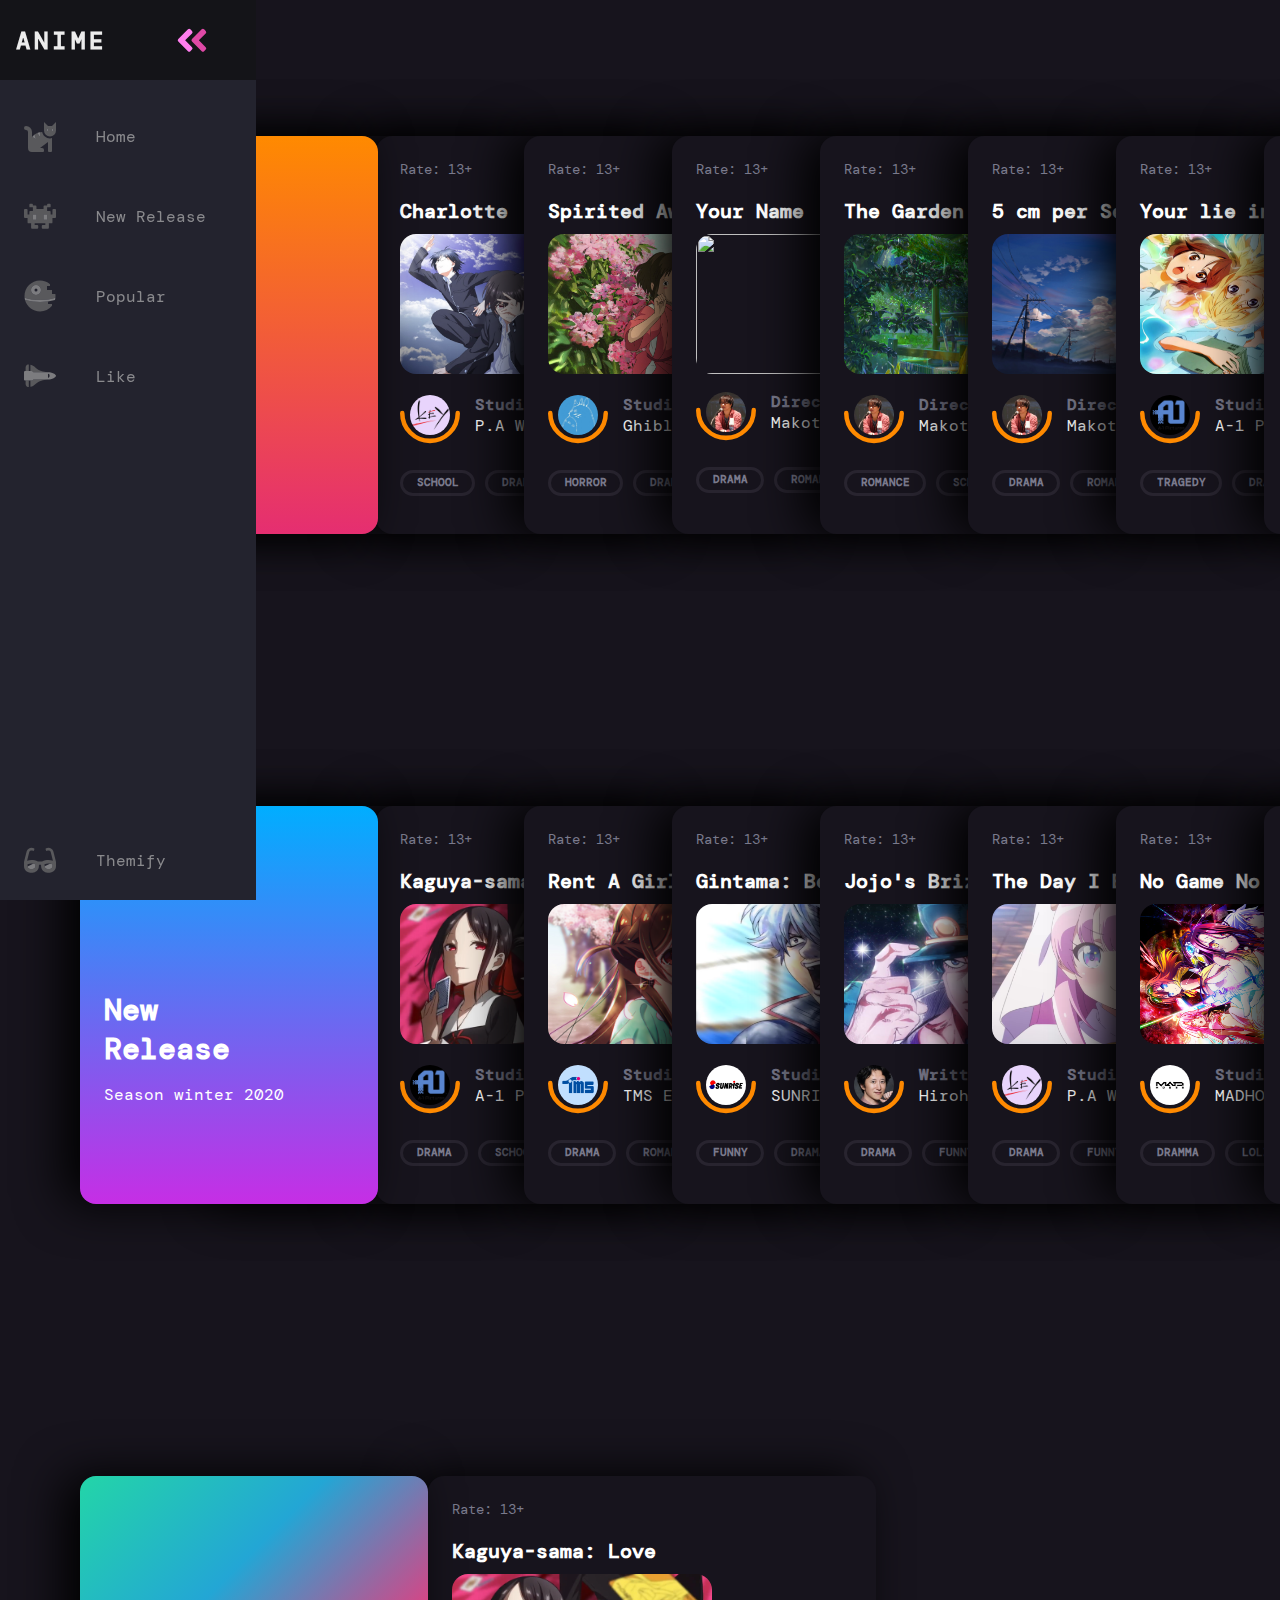
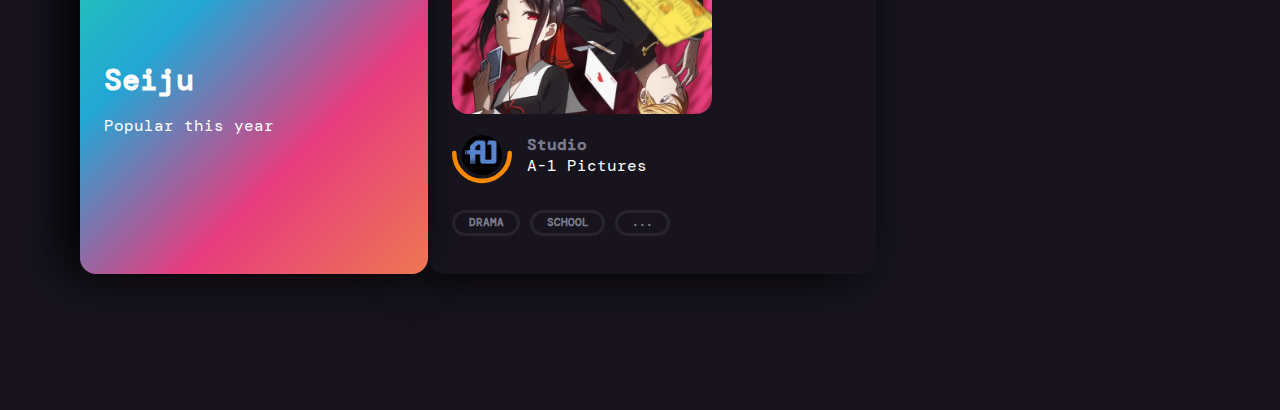
==== anime-list.html @ bc5d9de2 "Add anime list 1" ====
<!DOCTYPE html>
<html lang="en">

<head>
    <meta charset="UTF-8" />
    <meta name="viewport" content="width=device-width, initial-scale=1.0" />
    <title>Anime list</title>
    <script defer src="anime-list.js"></script>
    <link rel="stylesheet" href="anime-list.css" />
</head>

<body>
    <!-- navbar -->
    <nav class="navbar">
        <ul class="navbar-nav">
            <li class="logo">
                <a href="#" class="nav-link">
                    <span class="link-text logo-text">Anime</span>
                    <svg aria-hidden="true" focusable="false" data-prefix="fad" data-icon="angle-double-right"
                        role="img" xmlns="http://www.w3.org/2000/svg" viewBox="0 0 448 512"
                        class="svg-inline--fa fa-angle-double-right fa-w-14 fa-5x">
                        <g class="fa-group">
                            <path fill="currentColor"
                                d="M224 273L88.37 409a23.78 23.78 0 0 1-33.8 0L32 386.36a23.94 23.94 0 0 1 0-33.89l96.13-96.37L32 159.73a23.94 23.94 0 0 1 0-33.89l22.44-22.79a23.78 23.78 0 0 1 33.8 0L223.88 239a23.94 23.94 0 0 1 .1 34z"
                                class="fa-secondary"></path>
                            <path fill="currentColor"
                                d="M415.89 273L280.34 409a23.77 23.77 0 0 1-33.79 0L224 386.26a23.94 23.94 0 0 1 0-33.89L320.11 256l-96-96.47a23.94 23.94 0 0 1 0-33.89l22.52-22.59a23.77 23.77 0 0 1 33.79 0L416 239a24 24 0 0 1-.11 34z"
                                class="fa-primary"></path>
                        </g>
                    </svg>
                </a>
            </li>

            <li class="nav-item">
                <a href="index.html" class="nav-link">
                    <svg aria-hidden="true" focusable="false" data-prefix="fad" data-icon="cat" role="img"
                        xmlns="http://www.w3.org/2000/svg" viewBox="0 0 512 512"
                        class="svg-inline--fa fa-cat fa-w-16 fa-9x">
                        <g class="fa-group">
                            <path fill="currentColor"
                                d="M448 96h-64l-64-64v134.4a96 96 0 0 0 192 0V32zm-72 80a16 16 0 1 1 16-16 16 16 0 0 1-16 16zm80 0a16 16 0 1 1 16-16 16 16 0 0 1-16 16zm-165.41 16a204.07 204.07 0 0 0-34.59 2.89V272l-43.15-64.73a183.93 183.93 0 0 0-44.37 26.17L192 304l-60.94-30.47L128 272v-80a96.1 96.1 0 0 0-96-96 32 32 0 0 0 0 64 32 32 0 0 1 32 32v256a64.06 64.06 0 0 0 64 64h176a16 16 0 0 0 16-16v-16a32 32 0 0 0-32-32h-32l128-96v144a16 16 0 0 0 16 16h32a16 16 0 0 0 16-16V289.86a126.78 126.78 0 0 1-32 4.54c-61.81 0-113.52-44.05-125.41-102.4z"
                                class="fa-secondary"></path>
                            <path fill="currentColor"
                                d="M376 144a16 16 0 1 0 16 16 16 16 0 0 0-16-16zm80 0a16 16 0 1 0 16 16 16 16 0 0 0-16-16zM131.06 273.53L192 304l-23.52-70.56a192.06 192.06 0 0 0-37.42 40.09zM256 272v-77.11a198.62 198.62 0 0 0-43.15 12.38z"
                                class="fa-primary"></path>
                        </g>
                    </svg>
                    <span class="link-text">Home</span>
                </a>
            </li>

            <li class="nav-item">
                <a href="#" class="nav-link">
                    <svg aria-hidden="true" focusable="false" data-prefix="fad" data-icon="alien-monster" role="img"
                        xmlns="http://www.w3.org/2000/svg" viewBox="0 0 576 512"
                        class="svg-inline--fa fa-alien-monster fa-w-18 fa-9x">
                        <g class="fa-group">
                            <path fill="currentColor"
                                d="M560,128H528a15.99954,15.99954,0,0,0-16,16v80H480V176a15.99954,15.99954,0,0,0-16-16H416V96h48a16.00079,16.00079,0,0,0,16-16V48a15.99954,15.99954,0,0,0-16-16H432a15.99954,15.99954,0,0,0-16,16V64H368a15.99954,15.99954,0,0,0-16,16v48H224V80a15.99954,15.99954,0,0,0-16-16H160V48a15.99954,15.99954,0,0,0-16-16H112A15.99954,15.99954,0,0,0,96,48V80a16.00079,16.00079,0,0,0,16,16h48v64H112a15.99954,15.99954,0,0,0-16,16v48H64V144a15.99954,15.99954,0,0,0-16-16H16A15.99954,15.99954,0,0,0,0,144V272a16.00079,16.00079,0,0,0,16,16H64v80a16.00079,16.00079,0,0,0,16,16h48v80a16.00079,16.00079,0,0,0,16,16h96a16.00079,16.00079,0,0,0,16-16V432a15.99954,15.99954,0,0,0-16-16H192V384H384v32H336a15.99954,15.99954,0,0,0-16,16v32a16.00079,16.00079,0,0,0,16,16h96a16.00079,16.00079,0,0,0,16-16V384h48a16.00079,16.00079,0,0,0,16-16V288h48a16.00079,16.00079,0,0,0,16-16V144A15.99954,15.99954,0,0,0,560,128ZM224,320H160V224h64Zm192,0H352V224h64Z"
                                class="fa-secondary"></path>
                            <path fill="currentColor" d="M160,320h64V224H160Zm192-96v96h64V224Z" class="fa-primary">
                            </path>
                        </g>
                    </svg>
                    <span class="link-text">New Release</span>
                </a>
            </li>

            <li class="nav-item">
                <a href="#" class="nav-link">
                    <svg aria-hidden="true" focusable="false" data-prefix="fad" data-icon="space-station-moon-alt"
                        role="img" xmlns="http://www.w3.org/2000/svg" viewBox="0 0 512 512"
                        class="svg-inline--fa fa-space-station-moon-alt fa-w-16 fa-5x">
                        <g class="fa-group">
                            <path fill="currentColor"
                                d="M501.70312,224H448V160H368V96h48V66.67383A246.86934,246.86934,0,0,0,256,8C119.03125,8,8,119.0332,8,256a250.017,250.017,0,0,0,1.72656,28.26562C81.19531,306.76953,165.47656,320,256,320s174.80469-13.23047,246.27344-35.73438A250.017,250.017,0,0,0,504,256,248.44936,248.44936,0,0,0,501.70312,224ZM192,240a80,80,0,1,1,80-80A80.00021,80.00021,0,0,1,192,240ZM384,343.13867A940.33806,940.33806,0,0,1,256,352c-87.34375,0-168.71094-11.46094-239.28906-31.73633C45.05859,426.01953,141.29688,504,256,504a247.45808,247.45808,0,0,0,192-91.0918V384H384Z"
                                class="fa-secondary"></path>
                            <path fill="currentColor"
                                d="M256,320c-90.52344,0-174.80469-13.23047-246.27344-35.73438a246.11376,246.11376,0,0,0,6.98438,35.998C87.28906,340.53906,168.65625,352,256,352s168.71094-11.46094,239.28906-31.73633a246.11376,246.11376,0,0,0,6.98438-35.998C430.80469,306.76953,346.52344,320,256,320Zm-64-80a80,80,0,1,0-80-80A80.00021,80.00021,0,0,0,192,240Zm0-104a24,24,0,1,1-24,24A23.99993,23.99993,0,0,1,192,136Z"
                                class="fa-primary"></path>
                        </g>
                    </svg>
                    <span class="link-text">Popular</span>
                </a>
            </li>

            <li class="nav-item">
                <a href="#" class="nav-link">
                    <svg aria-hidden="true" focusable="false" data-prefix="fad" data-icon="space-shuttle" role="img"
                        xmlns="http://www.w3.org/2000/svg" viewBox="0 0 640 512"
                        class="svg-inline--fa fa-space-shuttle fa-w-20 fa-5x">
                        <g class="fa-group">
                            <path fill="currentColor"
                                d="M32 416c0 35.35 21.49 64 48 64h16V352H32zm154.54-232h280.13L376 168C243 140.59 222.45 51.22 128 34.65V160h18.34a45.62 45.62 0 0 1 40.2 24zM32 96v64h64V32H80c-26.51 0-48 28.65-48 64zm114.34 256H128v125.35C222.45 460.78 243 371.41 376 344l90.67-16H186.54a45.62 45.62 0 0 1-40.2 24z"
                                class="fa-secondary"></path>
                            <path fill="currentColor"
                                d="M592.6 208.24C559.73 192.84 515.78 184 472 184H186.54a45.62 45.62 0 0 0-40.2-24H32c-23.2 0-32 10-32 24v144c0 14 8.82 24 32 24h114.34a45.62 45.62 0 0 0 40.2-24H472c43.78 0 87.73-8.84 120.6-24.24C622.28 289.84 640 272 640 256s-17.72-33.84-47.4-47.76zM488 296a8 8 0 0 1-8-8v-64a8 8 0 0 1 8-8c31.91 0 31.94 80 0 80z"
                                class="fa-primary"></path>
                        </g>
                    </svg>
                    <span class="link-text">Like</span>
                </a>
            </li>

            <li class="nav-item" id="themeButton">
                <a href="#" class="nav-link">
                    <svg class="theme-icon" id="lightIcon" aria-hidden="true" focusable="false" data-prefix="fad"
                        data-icon="moon-stars" role="img" xmlns="http://www.w3.org/2000/svg" viewBox="0 0 512 512"
                        class="svg-inline--fa fa-moon-stars fa-w-16 fa-7x">
                        <g class="fa-group">
                            <path fill="currentColor"
                                d="M320 32L304 0l-16 32-32 16 32 16 16 32 16-32 32-16zm138.7 149.3L432 128l-26.7 53.3L352 208l53.3 26.7L432 288l26.7-53.3L512 208z"
                                class="fa-secondary"></path>
                            <path fill="currentColor"
                                d="M332.2 426.4c8.1-1.6 13.9 8 8.6 14.5a191.18 191.18 0 0 1-149 71.1C85.8 512 0 426 0 320c0-120 108.7-210.6 227-188.8 8.2 1.6 10.1 12.6 2.8 16.7a150.3 150.3 0 0 0-76.1 130.8c0 94 85.4 165.4 178.5 147.7z"
                                class="fa-primary"></path>
                        </g>
                    </svg>
                    <svg class="theme-icon" id="solarIcon" aria-hidden="true" focusable="false" data-prefix="fad"
                        data-icon="sun" role="img" xmlns="http://www.w3.org/2000/svg" viewBox="0 0 512 512"
                        class="svg-inline--fa fa-sun fa-w-16 fa-7x">
                        <g class="fa-group">
                            <path fill="currentColor"
                                d="M502.42 240.5l-94.7-47.3 33.5-100.4c4.5-13.6-8.4-26.5-21.9-21.9l-100.4 33.5-47.41-94.8a17.31 17.31 0 0 0-31 0l-47.3 94.7L92.7 70.8c-13.6-4.5-26.5 8.4-21.9 21.9l33.5 100.4-94.7 47.4a17.31 17.31 0 0 0 0 31l94.7 47.3-33.5 100.5c-4.5 13.6 8.4 26.5 21.9 21.9l100.41-33.5 47.3 94.7a17.31 17.31 0 0 0 31 0l47.31-94.7 100.4 33.5c13.6 4.5 26.5-8.4 21.9-21.9l-33.5-100.4 94.7-47.3a17.33 17.33 0 0 0 .2-31.1zm-155.9 106c-49.91 49.9-131.11 49.9-181 0a128.13 128.13 0 0 1 0-181c49.9-49.9 131.1-49.9 181 0a128.13 128.13 0 0 1 0 181z"
                                class="fa-secondary"></path>
                            <path fill="currentColor" d="M352 256a96 96 0 1 1-96-96 96.15 96.15 0 0 1 96 96z"
                                class="fa-primary"></path>
                        </g>
                    </svg>
                    <svg class="theme-icon" id="darkIcon" aria-hidden="true" focusable="false" data-prefix="fad"
                        data-icon="sunglasses" role="img" xmlns="http://www.w3.org/2000/svg" viewBox="0 0 576 512"
                        class="svg-inline--fa fa-sunglasses fa-w-18 fa-7x">
                        <g class="fa-group">
                            <path fill="currentColor"
                                d="M574.09 280.38L528.75 98.66a87.94 87.94 0 0 0-113.19-62.14l-15.25 5.08a16 16 0 0 0-10.12 20.25L395.25 77a16 16 0 0 0 20.22 10.13l13.19-4.39c10.87-3.63 23-3.57 33.15 1.73a39.59 39.59 0 0 1 20.38 25.81l38.47 153.83a276.7 276.7 0 0 0-81.22-12.47c-34.75 0-74 7-114.85 26.75h-73.18c-40.85-19.75-80.07-26.75-114.85-26.75a276.75 276.75 0 0 0-81.22 12.45l38.47-153.8a39.61 39.61 0 0 1 20.38-25.82c10.15-5.29 22.28-5.34 33.15-1.73l13.16 4.39A16 16 0 0 0 180.75 77l5.06-15.19a16 16 0 0 0-10.12-20.21l-15.25-5.08A87.95 87.95 0 0 0 47.25 98.65L1.91 280.38A75.35 75.35 0 0 0 0 295.86v70.25C0 429 51.59 480 115.19 480h37.12c60.28 0 110.38-45.94 114.88-105.37l2.93-38.63h35.76l2.93 38.63c4.5 59.43 54.6 105.37 114.88 105.37h37.12C524.41 480 576 429 576 366.13v-70.25a62.67 62.67 0 0 0-1.91-15.5zM203.38 369.8c-2 25.9-24.41 46.2-51.07 46.2h-37.12C87 416 64 393.63 64 366.11v-37.55a217.35 217.35 0 0 1 72.59-12.9 196.51 196.51 0 0 1 69.91 12.9zM512 366.13c0 27.5-23 49.87-51.19 49.87h-37.12c-26.69 0-49.1-20.3-51.07-46.2l-3.12-41.24a196.55 196.55 0 0 1 69.94-12.9A217.41 217.41 0 0 1 512 328.58z"
                                class="fa-secondary"></path>
                            <path fill="currentColor"
                                d="M64.19 367.9c0-.61-.19-1.18-.19-1.8 0 27.53 23 49.9 51.19 49.9h37.12c26.66 0 49.1-20.3 51.07-46.2l3.12-41.24c-14-5.29-28.31-8.38-42.78-10.42zm404-50l-95.83 47.91.3 4c2 25.9 24.38 46.2 51.07 46.2h37.12C489 416 512 393.63 512 366.13v-37.55a227.76 227.76 0 0 0-43.85-10.66z"
                                class="fa-primary"></path>
                        </g>
                    </svg>
                    <span class="link-text">Themify</span>
                </a>
            </li>
        </ul>
    </nav>
    <!-- navbar ends -->

    <!-- anime popular -->
    <section class="card-list">
        <article class="card-first">
            <header class="card-first-header">
                <h1>Popular this year</h1>
                <p>Anime series</p>
            </header>
        </article>


        <article class="card">
            <header class="card-header">
                <p>Rate: 18+</p>
                <h2>Copyright: Bui Son Thai</h2>
            </header>
        </article>


        <article class="card">
            <header class="card-header">
                <p>Rate: 13+</p>
                <h2>Charlotte</h2>
                <a class="author-poster" href="anime.html">
                    <img src="images/anime-list-popular-1.jpg">
                </a>
            </header>

            <div class="card-author">
                <a class="author-avatar" href="#">
                    <img src="images/anime-list-popular-ava-1.png" />
                </a>
                <svg class="half-circle" viewBox="0 0 106 57">
                    <path d="M102 4c0 27.1-21.9 49-49 49S4 31.1 4 4"></path>
                </svg>
                <div class="author-name">
                    <div class="author-name-prefix">Studio</div>
                    P.A Works
                </div>
            </div>
            <div class="tags">
                <a href="#">school</a>
                <a href="#">drama</a>
                <a href="#">...</a>
            </div>
        </article>

        <article class="card">
            <header class="card-header">
                <p>Rate: 13+</p>
                <h2>Spirited Away</h2>
                <a class="author-poster" href="#">
                    <img src="images/anime-list-popular-2.jpg">
                </a>
            </header>

            <div class="card-author">
                <a class="author-avatar" href="#">
                    <img src="images/anime-list-popular-ava-2.jpg" />
                </a>
                <svg class="half-circle" viewBox="0 0 106 57">
                    <path d="M102 4c0 27.1-21.9 49-49 49S4 31.1 4 4"></path>
                </svg>

                <div class="author-name">
                    <div class="author-name-prefix">Studio</div>
                    Ghibli
                </div>
            </div>
            <div class="tags">
                <a href="#">horror</a>
                <a href="#">drama</a>
                <a href="#">...</a>
            </div>
        </article>

        <article class="card">
            <header class="card-header">
                <p>Rate: 13+</p>
                <h2>Your Name</h2>
                <a class="author-poster" href="#">
                    <img src="images/anime-list-popular-3.png">
                </a>
            </header>

            <div class="card-author">
                <a class="author-avatar" href="#">
                    <img src="images/anime-list-popular-ava-3.jpeg" />
                </a>
                <svg class="half-circle" viewBox="0 0 106 57">
                    <path d="M102 4c0 27.1-21.9 49-49 49S4 31.1 4 4"></path>
                </svg>

                <div class="author-name">
                    <div class="author-name-prefix">Director</div>
                    Makoto Shinkai
                </div>
            </div>
            <div class="tags">
                <a href="#">drama</a>
                <a href="#">romance</a>
                <a href="#">...</a>
            </div>
        </article>


        <article class="card">
            <header class="card-header">
                <p>Rate: 13+</p>
                <h2>The Garden of Words</h2>
                <a class="author-poster" href="#">
                    <img src="images/anime-list-popular-4.jpg">
                </a>
            </header>

            <div class="card-author">
                <a class="author-avatar" href="#">
                    <img src="images/anime-list-popular-ava-3.jpeg" />
                </a>
                <svg class="half-circle" viewBox="0 0 106 57">
                    <path d="M102 4c0 27.1-21.9 49-49 49S4 31.1 4 4"></path>
                </svg>

                <div class="author-name">
                    <div class="author-name-prefix">Director</div>
                    Makoto Shinkai
                </div>
            </div>
            <div class="tags">
                <a href="#">romance</a>
                <a href="#">school</a>
                <a href="#">...</a>
            </div>
        </article>

        <article class="card">
            <header class="card-header">
                <p>Rate: 13+</p>
                <h2>5 cm per Second</h2>
                <a class="author-poster" href="#">
                    <img src="images/anime-list-popular-5.jpg">
                </a>
            </header>

            <div class="card-author">
                <a class="author-avatar" href="#">
                    <img src="images/anime-list-popular-ava-3.jpeg" />
                </a>
                <svg class="half-circle" viewBox="0 0 106 57">
                    <path d="M102 4c0 27.1-21.9 49-49 49S4 31.1 4 4"></path>
                </svg>

                <div class="author-name">
                    <div class="author-name-prefix">Director</div>
                    Makoto Shinkai
                </div>
            </div>
            <div class="tags">
                <a href="#">drama</a>
                <a href="#">romance</a>
                <a href="#">...</a>
            </div>
        </article>

        <article class="card">
            <header class="card-header">
                <p>Rate: 13+</p>
                <h2>Your lie in April</h2>
                <a class="author-poster" href="#">
                    <img src="images/anime-list-popular-6.jpg">
                </a>
            </header>

            <div class="card-author">
                <a class="author-avatar" href="#">
                    <img src="images/anime-list-popular-ava-6.png" />
                </a>
                <svg class="half-circle" viewBox="0 0 106 57">
                    <path d="M102 4c0 27.1-21.9 49-49 49S4 31.1 4 4"></path>
                </svg>

                <div class="author-name">
                    <div class="author-name-prefix">Studio</div>
                    A-1 Pictures
                </div>
            </div>
            <div class="tags">
                <a href="#">tragedy</a>
                <a href="#">drama</a>
                <a href="#">...</a>
            </div>
        </article>

        <article class="card">
            <div class="card-ends">
                <a href="#">+9</a>
            </div>
        </article>


    </section>
    <!-- Anime popular ends -->

    <!-- Anime new release -->
    <section class="card-list">
        <article class="card-secound">
            <header class="card-first-header">
                <h1>New Release</h1>
                <p>Season winter 2020</p>
            </header>
        </article>

        <article class="card">
            <header class="card-header">
                <p>Rate: 18+</p>
                <h2>Copyright: Bui Son Thai</h2>
            </header>
        </article>

        <article class="card">
            <header class="card-header">
                <p>Rate: 13+</p>
                <h2>Kaguya-sama: Love</h2>
                <a class="author-poster" href="anime.html">
                    <img src="images/anime-list-release-1.jpg">
                </a>
            </header>

            <div class="card-author">
                <a class="author-avatar" href="#">
                    <img src="images/anime-list-popular-ava-6.png" />
                </a>
                <svg class="half-circle" viewBox="0 0 106 57">
                    <path d="M102 4c0 27.1-21.9 49-49 49S4 31.1 4 4"></path>
                </svg>
                <div class="author-name">
                    <div class="author-name-prefix">Studio</div>
                    A-1 Pictures
                </div>
            </div>
            <div class="tags">
                <a href="#">drama</a>
                <a href="#">school</a>
                <a href="#">...</a>
            </div>
        </article>

        <article class="card">
            <header class="card-header">
                <p>Rate: 13+</p>
                <h2>Rent A Girlfriend</h2>
                <a class="author-poster" href="#">
                    <img src="images/anime-list-release-2.jpg">
                </a>
            </header>

            <div class="card-author">
                <a class="author-avatar" href="#">
                    <img src="images/anime-list-release-ava-2.png" />
                </a>
                <svg class="half-circle" viewBox="0 0 106 57">
                    <path d="M102 4c0 27.1-21.9 49-49 49S4 31.1 4 4"></path>
                </svg>

                <div class="author-name">
                    <div class="author-name-prefix">Studio</div>
                    TMS Entertainment
                </div>
            </div>
            <div class="tags">
                <a href="#">drama</a>
                <a href="#">romance</a>
                <a href="#">...</a>
            </div>
        </article>

        <article class="card">
            <header class="card-header">
                <p>Rate: 13+</p>
                <h2>Gintama: Best Anime</h2>
                <a class="author-poster" href="#">
                    <img src="images/anime-list-release-3.png">
                </a>
            </header>

            <div class="card-author">
                <a class="author-avatar" href="#">
                    <img src="images/anime-list-release-ava-3.png" />
                </a>
                <svg class="half-circle" viewBox="0 0 106 57">
                    <path d="M102 4c0 27.1-21.9 49-49 49S4 31.1 4 4"></path>
                </svg>

                <div class="author-name">
                    <div class="author-name-prefix">Studio</div>
                    SUNRISE
                </div>
            </div>
            <div class="tags">
                <a href="#">funny</a>
                <a href="#">drama</a>
                <a href="#">...</a>
            </div>
        </article>


        <article class="card">
            <header class="card-header">
                <p>Rate: 13+</p>
                <h2>Jojo's Brizarre</h2>
                <a class="author-poster" href="#">
                    <img src="images/anime-list-release-4.jpg">
                </a>
            </header>

            <div class="card-author">
                <a class="author-avatar" href="#">
                    <img src="images/anime-list-release-ava-4.png" />
                </a>
                <svg class="half-circle" viewBox="0 0 106 57">
                    <path d="M102 4c0 27.1-21.9 49-49 49S4 31.1 4 4"></path>
                </svg>

                <div class="author-name">
                    <div class="author-name-prefix">Written by</div>
                    Hirohoko Araki
                </div>
            </div>
            <div class="tags">
                <a href="#">drama</a>
                <a href="#">funny</a>
                <a href="#">...</a>
            </div>
        </article>

        <article class="card">
            <header class="card-header">
                <p>Rate: 13+</p>
                <h2>The Day I Became God</h2>
                <a class="author-poster" href="#">
                    <img src="images/anime-list-release-5.png">
                </a>
            </header>

            <div class="card-author">
                <a class="author-avatar" href="#">
                    <img src="images/anime-list-popular-ava-1.png" />
                </a>
                <svg class="half-circle" viewBox="0 0 106 57">
                    <path d="M102 4c0 27.1-21.9 49-49 49S4 31.1 4 4"></path>
                </svg>

                <div class="author-name">
                    <div class="author-name-prefix">Studio</div>
                    P.A Works
                </div>
            </div>
            <div class="tags">
                <a href="#">drama</a>
                <a href="#">funny</a>
                <a href="#">...</a>
            </div>
        </article>

        <article class="card">
            <header class="card-header">
                <p>Rate: 13+</p>
                <h2>No Game No Life</h2>
                <a class="author-poster" href="#">
                    <img src="images/anime-list-release-6.png">
                </a>
            </header>

            <div class="card-author">
                <a class="author-avatar" href="#">
                    <img src="images/anime-list-release-ava-6.png" />
                </a>
                <svg class="half-circle" viewBox="0 0 106 57">
                    <path d="M102 4c0 27.1-21.9 49-49 49S4 31.1 4 4"></path>
                </svg>

                <div class="author-name">
                    <div class="author-name-prefix">Studio</div>
                    MADHOUSE
                </div>
            </div>
            <div class="tags">
                <a href="#">dramma</a>
                <a href="#">loli</a>
                <a href="#">...</a>
            </div>
        </article>

        <article class="card">
            <div class="card-ends">
                <a href="#">+6</a>
            </div>
        </article>
    </section>
    <!-- Anime new release ends -->

    <!-- seiju popurlar -->
    <section class="card-list">
        <article class="card-third">
            <header class="card-first-header">
                <h1>Seiju</h1>
                <p>Popular this year</p>
            </header>
        </article>

        <article class="card-seju">
            <header class="card-header">
                <p>Rate: 13+</p>
                <h2>Kaguya-sama: Love</h2>
                <a class="author-poster" href="anime.html">
                    <img src="images/anime-list-release-1.jpg">
                </a>
            </header>

            <div class="card-author">
                <a class="author-avatar" href="#">
                    <img src="images/anime-list-popular-ava-6.png" />
                </a>
                <svg class="half-circle" viewBox="0 0 106 57">
                    <path d="M102 4c0 27.1-21.9 49-49 49S4 31.1 4 4"></path>
                </svg>
                <div class="author-name">
                    <div class="author-name-prefix">Studio</div>
                    A-1 Pictures
                </div>
            </div>
            <div class="tags">
                <a href="#">drama</a>
                <a href="#">school</a>
                <a href="#">...</a>
            </div>
        </article>
    </section>
    <!-- seiju popurlar ends -->
</body>

</html>
---- anime-list.css ----
@import url('https://fonts.googleapis.com/css2?family=DM+Mono:wght@300;400;500&display=swap');

:root {
    font-size: 16px;
    font-family: 'Open Sans';
    --text-primary: #b6b6b6;
    --text-secondary: #ececec;
    --bg-primary: #23232e;
    --bg-secondary: #141418;
    --transition-speed: 600ms;
    --color-card-header-first: linear-gradient(180deg, #ff8a00, #e52e71);
    --color-card-header-secound: linear-gradient(180deg, #00aeff, #c62ee5);
    --color-card-header-third: linear-gradient(-45deg, #ee7752, #e73c7e, #23a6d5, #23d5a8);
}

/* navbar */
body {
    padding: 0;
    margin: 0;
    background-color: #17141d;
    color: white;
    font-family: 'DM Mono', monospace;
}

body::-webkit-scrollbar {
    width: 0.25rem;
}

body::-webkit-scrollbar-track {
    background: #1e1e24;
}

body::-webkit-scrollbar-thumb {
    background: #6649b8;
}

.navbar {
    position: fixed;
    background-color: var(--bg-primary);
    transition: width 600ms ease;
    z-index: 1000;
}

.navbar-nav {
    list-style: none;
    padding: 0;
    margin: 0;
    display: flex;
    flex-direction: column;
    align-items: center;
    height: 100%;
}

.nav-item {
    width: 100%;
}

.nav-item:last-child {
    margin-top: auto;
}

.nav-link {
    display: flex;
    align-items: center;
    height: 5rem;
    color: var(--text-primary);
    text-decoration: none;
    filter: grayscale(100%) opacity(0.7);
    transition: var(--transition-speed);
}

.nav-link:hover {
    filter: grayscale(0%) opacity(1);
    background: var(--bg-secondary);
    color: var(--text-secondary);
}

.link-text {
    display: none;
    margin-left: 1rem;
}

.nav-link svg {
    width: 2rem;
    min-width: 2rem;
    margin: 0 1.5rem;
}

.fa-primary {
    color: #ff7eee;
}

.fa-secondary {
    color: #df49a6;
}

.fa-primary,
.fa-secondary {
    transition: var(--transition-speed);
}

.logo {
    font-weight: bold;
    text-transform: uppercase;
    margin-bottom: 1rem;
    text-align: center;
    color: var(--text-secondary);
    background: var(--bg-secondary);
    font-size: 1.5rem;
    letter-spacing: 0.3ch;
    width: 100%;
}

.logo svg {
    transform: rotate(0deg);
    transition: var(--transition-speed);
}

.logo-text {
    display: inline;
    position: absolute;
    left: -999px;
    transition: var(--transition-speed);
}

.navbar:hover .logo svg {
    transform: rotate(-180deg);
}

/* navbar ends */

a {
    text-decoration: none;
}

.card-list {
    display: flex;
    padding: 8.5rem 5rem;
    overflow-x: scroll;
}

.card-list::-webkit-scrollbar {
    width: 10px;
    height: 10px;
}

.card-list::-webkit-scrollbar-thumb {
    background: #201c29;
    border-radius: 10px;
    box-shadow: inset 2px 2px 2px hsla(0, 0%, 100%, .25), inset -2px -2px 2px rgba(0, 0, 0, .25);
}

.card-list::-webkit-scrollbar-track {
    background: linear-gradient(90deg, #201c29, #201c29 1px, #17141d 0, #17141d);
}

.card-first {
    height: 350px;
    width: 400px;
    min-width: 250px;
    padding: 1.5rem;
    border-radius: 16px;
    box-shadow: -1rem 0 3rem #000;
    position: relative;
    z-index: 1;
    background: var(--color-card-header-first);
}

.card-secound {
    height: 350px;
    width: 400px;
    min-width: 250px;
    padding: 1.5rem;
    border-radius: 16px;
    box-shadow: -1rem 0 3rem #000;
    position: relative;
    z-index: 1;
    background: var(--color-card-header-secound);
}

.card-third {
    height: 350px;
    width: 300px;
    min-width: 250px;
    padding: 1.5rem;
    border-radius: 16px;
    box-shadow: -1rem 0 3rem #000;
    position: relative;
    z-index: 1;
    background: var(--color-card-header-third);
}

.card-first-header {
    margin-bottom: auto;
}

.card-first-header h1 {
    font-size: 30px;
    margin: 10rem 10rem 0 0;
    text-decoration: none;
    display: inline-block;
    cursor: pointer;
}

.card {
    height: 350px;
    width: 400px;
    min-width: 250px;
    padding: 1.5rem;
    border-radius: 16px;
    background: #17141d;
    box-shadow: -1rem 0 3rem #000;
    display: flex;
    flex-direction: column;
    transition: .2s;
    margin: 0;
    scroll-snap-align: start;
    clear: both;
    position: relative;
}

.card:focus-within~.card,
.card:hover~.card {
    transform: translateX(130px);
}

.card:hover {
    transform: translateY(-1rem);
}

.card:not(:first-child) {
    margin-left: -150px;
}

.card-seju {
    height: 350px;
    width: 400px;
    min-width: 250px;
    padding: 1.5rem;
    border-radius: 16px;
    background: #17141d;
    box-shadow: -1rem 0 3rem #000;
    display: flex;
    flex-direction: column;
    transition: .2s;
    margin: 0;
    scroll-snap-align: start;
    clear: both;
    position: relative;
}

.card-seju:focus-within~.card,
.card-seju:hover~.card {
    transform: translateX(130px);
}

.card-seju:hover {
    transform: translateY(-1rem);
}

.card-seju:not(:first-child) {
    margin-left: 0px;
}


.card-header {
    margin-bottom: auto;
}

.card-header p {
    font-size: 14px;
    margin: 0 0 1rem;
    color: #7a7a8c;
    z-index: 1000;
}

.card-header h2 {
    font-size: 20px;
    margin: .25rem 0 auto;
    text-decoration: none;
    color: inherit;
    border: 0;
    display: inline-block;
    cursor: pointer;
    z-index: 1000;
}

.card-header h2:hover {
    background: linear-gradient(90deg, #ff8a00, #e52e71);
    text-shadow: none;
    -webkit-text-fill-color: transparent;
    -webkit-background-clip: text;
    background-clip: text;
}

.card-author {
    margin: 0 0 0;
    display: grid;
    grid-template-columns: 75px 1fr;
    align-items: center;
    position: relative;
}

.author-avatar {
    grid-area: auto;
    align-self: start;
    position: relative;
    box-sizing: border-box;
}

.author-poster img {
    width: 260px;
    height: 140px;
    border-radius: 1rem;
    margin: 10px 0px;
    z-index: 1;
}

.author-avatar img {
    width: 40px;
    height: 40px;
    border-radius: 50%;
    display: block;
    overflow: hidden;
    margin: 6px 10px;
}

.author-name {
    grid-area: auto;
    box-sizing: border-box;
}

.author-name-prefix {
    font-style: normal;
    font-weight: 700;
    color: #7a7a8c;
}

.half-circle {
    position: absolute;
    bottom: -10px;
    left: 0;
    width: 60px;
    height: 48px;
    fill: none;
    stroke: #ff8a00;
    stroke-width: 8;
    stroke-linecap: round;
    pointer-events: none;
}

.tags {
    margin: 1rem 0 2rem;
    padding: .5rem 0 1rem;
    line-height: 2;
    margin-bottom: 0;
}

.tags a {
    font-style: normal;
    font-weight: 700;
    font-size: .5rem;
    color: #7a7a8c;
    text-transform: uppercase;
    font-size: .66rem;
    border: 3px solid #28242f;
    border-radius: 2rem;
    padding: .2rem .85rem .25rem;
    position: relative;
}

.tags a:hover {
    background: linear-gradient(90deg, #ff8a00, #e52e71);
    text-shadow: none;
    -webkit-text-fill-color: transparent;
    -webkit-background-clip: text;
    -webkit-box-decoration-break: clone;
    background-clip: text;
    border-color: white;
}

.card-ends {
    padding-top: 5rem;
    padding-left: 2rem;
}

.card-ends a {
    font-style: bold;
    font-weight: 500;
    color: #7a7a8c;
    font-size: 7rem;
    position: relative;
}

/* Small screens */
@media only screen and (max-width: 600px) {
    .navbar {
        bottom: 0;
        width: 100vw;
        height: 5rem;
    }

    .logo {
        display: none;
    }

    .navbar-nav {
        flex-direction: row;
    }

    .nav-link {
        justify-content: center;
    }

    main {
        margin: 0;
    }

    /* navbar ends */
}

/* Large screens */
@media only screen and (min-width: 600px) {

    /* navbar */
    .navbar {
        top: 0;
        width: 5rem;
        height: 100vh;
    }

    .navbar:hover {
        width: 16rem;
    }

    .navbar:hover .link-text {
        display: inline;
    }

    .navbar:hover .logo svg {
        margin-left: 11rem;
    }

    .navbar:hover .logo-text {
        left: 0px;
    }

    /* navbar mobie ends */
}

.dark {
    --text-primary: #b6b6b6;
    --text-secondary: #ececec;
    --bg-primary: #23232e;
    --bg-secondary: #141418;
}

.light {
    --text-primary: #1f1f1f;
    --text-secondary: #000000;
    --bg-primary: #ffffff;
    --bg-secondary: #e4e4e4;
}

.solar {
    --text-primary: #576e75;
    --text-secondary: #35535c;
    --bg-primary: #fdf6e3;
    --bg-secondary: #f5e5b8;
}

.theme-icon {
    display: none;
}

.dark #darkIcon {
    display: block;
}

.light #lightIcon {
    display: block;
}

.solar #solarIcon {
    display: block;
}

/* card-first-header */
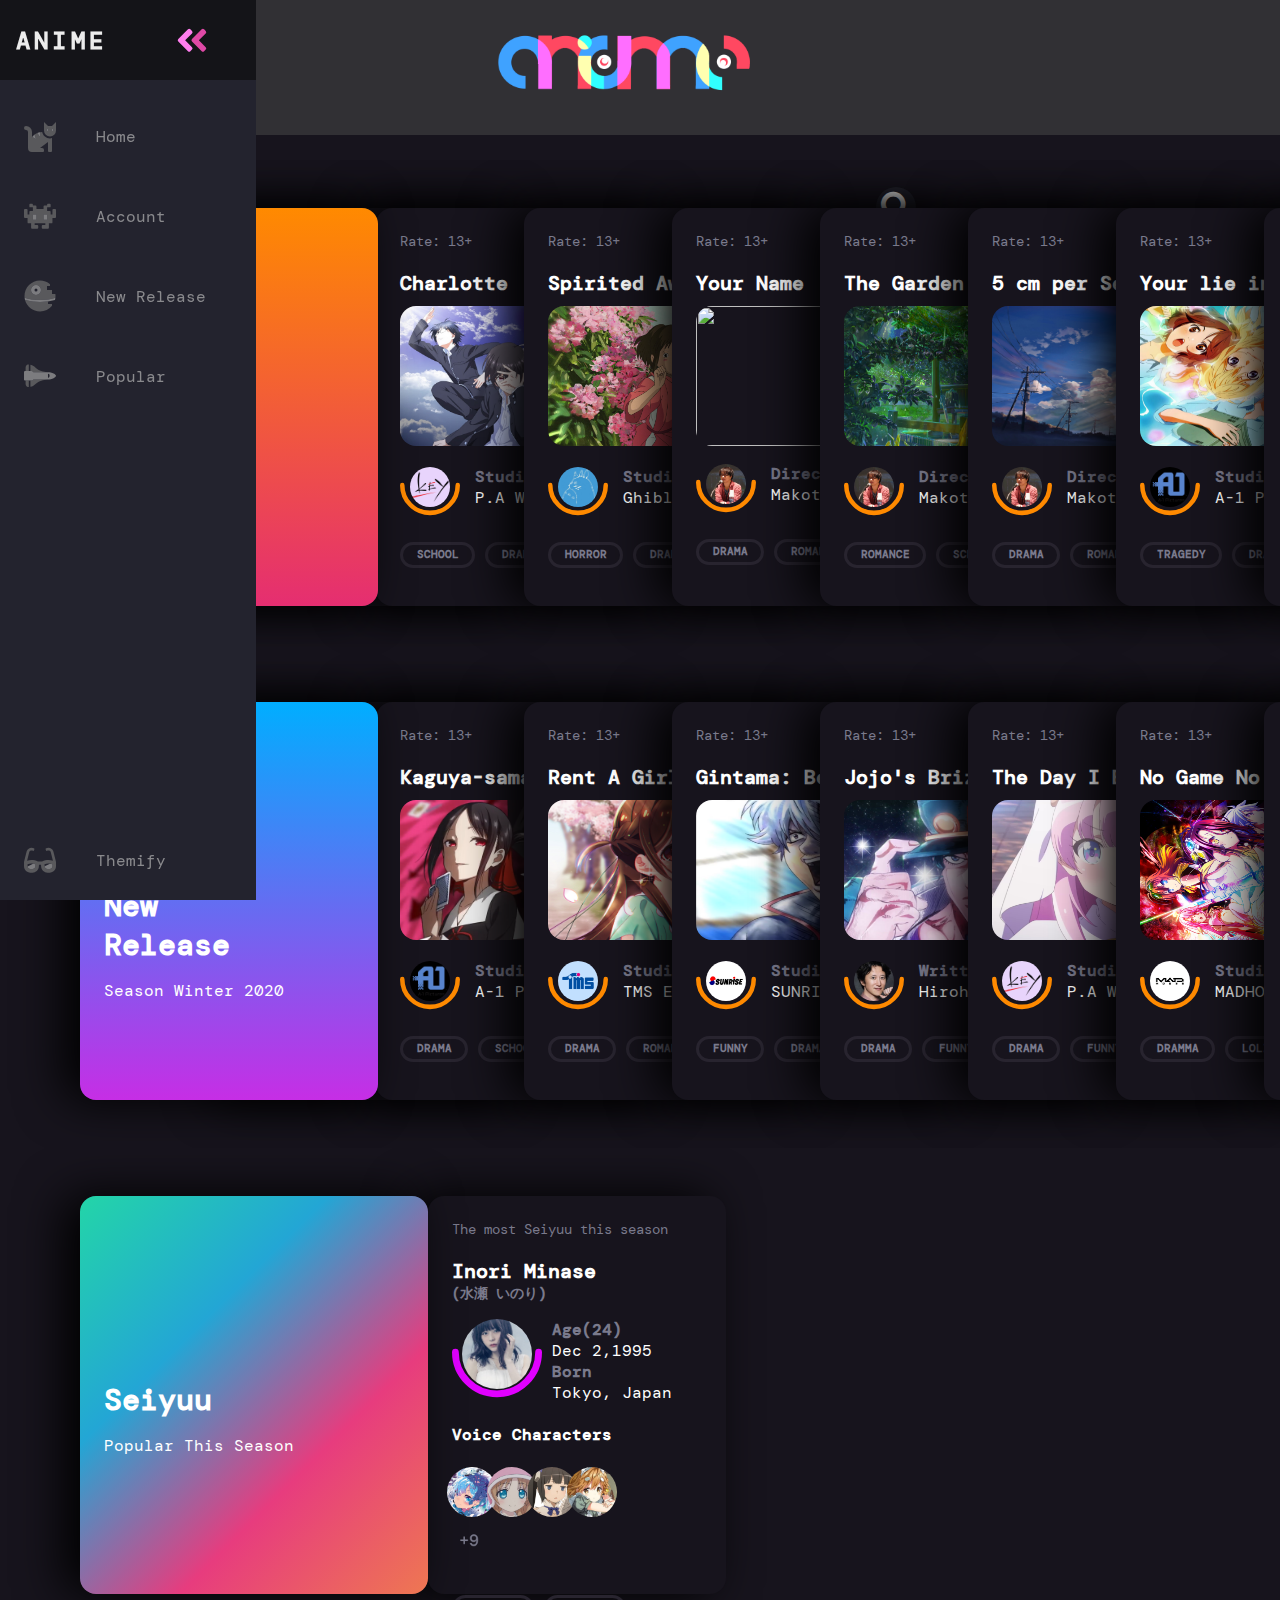
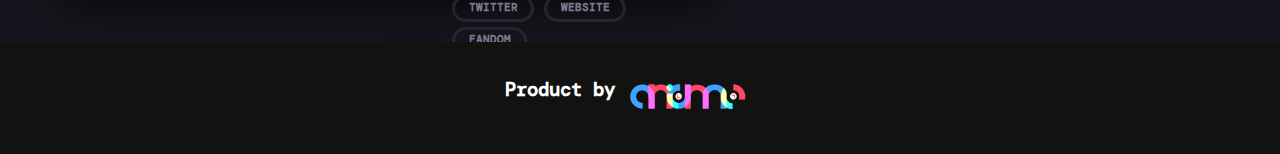
==== commit 93667226: "Add anime list and logo" ====
--- a/anime-list.html
+++ b/anime-list.html
@@ -5,7 +5,8 @@
     <meta charset="UTF-8" />
     <meta name="viewport" content="width=device-width, initial-scale=1.0" />
     <title>Anime list</title>
-    <script defer src="anime-list.js"></script>
+    <script defer src="javascript/anime-list.js"></script>
+    <link rel="stylesheet" href="https://use.fontawesome.com/releases/v5.3.1/css/all.css">
     <link rel="stylesheet" href="anime-list.css" />
 </head>
 
@@ -62,7 +63,7 @@
                             </path>
                         </g>
                     </svg>
-                    <span class="link-text">New Release</span>
+                    <span class="link-text">Account</span>
                 </a>
             </li>
 
@@ -80,7 +81,7 @@
                                 class="fa-primary"></path>
                         </g>
                     </svg>
-                    <span class="link-text">Popular</span>
+                    <span class="link-text">New Release</span>
                 </a>
             </li>
 
@@ -98,7 +99,7 @@
                                 class="fa-primary"></path>
                         </g>
                     </svg>
-                    <span class="link-text">Like</span>
+                    <span class="link-text">Popular</span>
                 </a>
             </li>
 
@@ -145,6 +146,25 @@
         </ul>
     </nav>
     <!-- navbar ends -->
+
+    <!-- header -->
+    <main class="logo-project-anime-list">
+        <a href="#" class="logo-anime-list">
+            <img src="images/logo-wibu-projekt.png" alt="">
+        </a>
+    </main>
+    <!-- header ends -->
+
+    <!-- search -->
+    <section class="search-anime-list">
+        <div class="search-box">
+            <input class="search-txt" type="text" name="" placeholder="Type to search">
+            <a class="search-btn" href="#">
+                <i class="fas fa-search"></i>
+            </a>
+        </div>
+    </section>
+    <!-- search ends -->
 
     <!-- anime popular -->
     <section class="card-list">
@@ -353,7 +373,7 @@
         <article class="card-secound">
             <header class="card-first-header">
                 <h1>New Release</h1>
-                <p>Season winter 2020</p>
+                <p>Season Winter 2020</p>
             </header>
         </article>
 
@@ -550,40 +570,70 @@
     <section class="card-list">
         <article class="card-third">
             <header class="card-first-header">
-                <h1>Seiju</h1>
-                <p>Popular this year</p>
+                <h1>Seiyuu</h1>
+                <p>Popular This Season</p>
             </header>
         </article>
 
         <article class="card-seju">
             <header class="card-header">
-                <p>Rate: 13+</p>
-                <h2>Kaguya-sama: Love</h2>
-                <a class="author-poster" href="anime.html">
-                    <img src="images/anime-list-release-1.jpg">
-                </a>
-            </header>
-
-            <div class="card-author">
-                <a class="author-avatar" href="#">
-                    <img src="images/anime-list-popular-ava-6.png" />
-                </a>
-                <svg class="half-circle" viewBox="0 0 106 57">
-                    <path d="M102 4c0 27.1-21.9 49-49 49S4 31.1 4 4"></path>
-                </svg>
-                <div class="author-name">
-                    <div class="author-name-prefix">Studio</div>
-                    A-1 Pictures
-                </div>
-            </div>
-            <div class="tags">
-                <a href="#">drama</a>
-                <a href="#">school</a>
-                <a href="#">...</a>
+                <p>The most Seiyuu this season</p>
+                <h2>Inori Minase <p>(水瀬 いのり)</p>
+                </h2>
+            </header>
+
+            <div class="card-author-seju">
+                <a class="author-avatar-seju" href="#">
+                    <img src="images/inoriminase.png" />
+                </a>
+                <svg class="half-circle-seju" viewBox="0 0 106 57">
+                    <path d="M102 4c0 27.1-21.9 49-49 49S4 31.1 4 4"></path>
+                </svg>
+                <div class="author-name-seju">
+                    <div class="author-name-prefix">Age(24)</div>
+                    Dec 2,1995
+                    <div class="author-name-prefix">Born</div>
+                    Tokyo, Japan
+                </div>
+            </div>
+
+            <h4>Voice Characters</h4>
+
+            <div class="character-seju">
+                <a href="#" class="character">
+                    <img src="images/inori1.png">
+                </a>
+                <a href="#" class="character">
+                    <img src="images/inori2.png">
+                </a>
+                <a href="#" class="character">
+                    <img src="images/inori3.png">
+                </a>
+                <a href="#" class="character">
+                    <img src="images/inori4.png">
+                </a>
+                <a href="#" class="character">
+                    <img src="images/inori5.png">
+                </a>
+            </div>
+            <div class="tags">
+                <a href="#">twitter</a>
+                <a href="#">website</a>
+                <a href="#">fandom</a>
             </div>
         </article>
     </section>
     <!-- seiju popurlar ends -->
+
+    <!-- footer -->
+    <footer>
+        <div class="container">
+            <div class="footer-left">
+                <h3>Product by</h3>
+                <img src="images/logo-wibu-projekt.png" alt="">
+            </div>
+        </div>
+    </footer>
 </body>
 
 </html>--- a/anime-list.css
+++ b/anime-list.css
@@ -2,7 +2,6 @@
 
 :root {
     font-size: 16px;
-    font-family: 'Open Sans';
     --text-primary: #b6b6b6;
     --text-secondary: #ececec;
     --bg-primary: #23232e;
@@ -129,13 +128,102 @@
 
 /* navbar ends */
 
+/* tags */
+
+/* header */
+.logo-project-anime-list {
+    top: 0;
+    left: 0;
+    width: 100%;
+    height: 15%;
+    justify-content: center;
+    align-items: center;
+    transition: 0.6s;
+    position: fixed;
+    display: flex;
+    z-index: 100;
+    background-color: rgb(75, 75, 75, .5);
+}
+
+.logo-anime-list {
+    padding: 1rem 30rem;
+}
+
+.logo-anime-list img {
+    width: 350px;
+    height: 175px;
+}
+
+/* header ends */
+
+/* search */
+
+.search-anime-list {
+    display: flex;
+    padding: 5rem 5rem;
+}
+
+.search-box {
+    position: absolute;
+    top: 23%;
+    left: 70%;
+    transform: translate(-50%, -50%);
+    background: var(--bg-secondary);
+    border-radius: 40px;
+    height: 40px;
+}
+
+.search-box:hover>.search-txt {
+    width: 240px;
+    padding: 0 6px;
+}
+
+.search-box:hover>.search-btn {
+    background: var(--text-secondary);
+    color: var(--bg-secondary);
+}
+
+.search-btn {
+    float: right;
+    width: 40px;
+    height: 40px;
+    border-radius: 50%;
+    background: var(--bg-primary);
+    display: flex;
+    justify-content: center;
+    align-items: center;
+    transition: 0.4s;
+    color: var(--text-secondary);
+    cursor: pointer;
+}
+
+.search-txt {
+    border: none;
+    background: none;
+    outline: none;
+    float: left;
+    padding: 0;
+    color: var(--text-secondary);
+    font-size: 16px;
+    transition: 0.4s;
+    line-height: 40px;
+    width: 0px;
+    font-weight: bold;
+}
+
+.search-btn>i {
+    font-size: 30px;
+}
+
+/* search ends */
+
 a {
     text-decoration: none;
 }
 
 .card-list {
     display: flex;
-    padding: 8.5rem 5rem;
+    padding: 3rem 5rem;
     overflow-x: scroll;
 }
 
@@ -234,7 +322,7 @@
 
 .card-seju {
     height: 350px;
-    width: 400px;
+    width: 250px;
     min-width: 250px;
     padding: 1.5rem;
     border-radius: 16px;
@@ -299,6 +387,71 @@
     grid-template-columns: 75px 1fr;
     align-items: center;
     position: relative;
+}
+
+.card-author-seju {
+    margin: 0 0 0;
+    display: grid;
+    grid-template-columns: 100px 1fr;
+    align-items: center;
+    position: relative;
+}
+
+.author-avatar-seju {
+    grid-area: auto;
+    align-self: start;
+    position: relative;
+    box-sizing: border-box;
+}
+
+.author-avatar-seju img {
+    width: 70px;
+    height: 70px;
+    border-radius: 50%;
+    display: block;
+    overflow: hidden;
+    margin: 0px 10px;
+}
+
+.author-name-seju {
+    grid-area: auto;
+    box-sizing: border-box;
+}
+
+.author-name-prefix-seju {
+    font-style: normal;
+    font-weight: 700;
+    color: #7a7a8c;
+}
+
+.half-circle-seju {
+    position: absolute;
+    bottom: -5px;
+    left: 0px;
+    width: 90px;
+    height: 70px;
+    fill: none;
+    stroke: #e100ff;
+    stroke-width: 8;
+    stroke-linecap: round;
+    pointer-events: none;
+}
+
+.character-seju {
+    margin: 0 0 0;
+    display: grid;
+    grid-template-columns: repeat(4, 0fr);
+    align-items: center;
+    position: relative;
+}
+
+.character img {
+    width: 50px;
+    height: 50px;
+    border-radius: 50%;
+    display: block;
+    overflow: hidden;
+    margin: 0 -5px;
 }
 
 .author-avatar {
@@ -392,6 +545,24 @@
     position: relative;
 }
 
+/* footer */
+footer {
+    padding: 1rem 0;
+    background-color: #121212;
+    color: #fff;
+    text-align: center;
+    position: relative;
+}
+
+.footer-left {
+    display: flex;
+    justify-content: center;
+}
+
+.footer-left img {
+    width: 10rem;
+}
+
 /* Small screens */
 @media only screen and (max-width: 600px) {
     .navbar {
@@ -412,11 +583,23 @@
         justify-content: center;
     }
 
-    main {
-        margin: 0;
-    }
-
     /* navbar ends */
+
+    /* header */
+    .logo-anime-list {
+        padding: 0 0 0 1rem;
+    }
+
+    /* header ends */
+    .search-box:hover>.search-txt {
+        width: 130px;
+        padding: 0 10px;
+    }
+
+    .search-box {
+        top: 20%;
+        left: 49%;
+    }
 }
 
 /* Large screens */
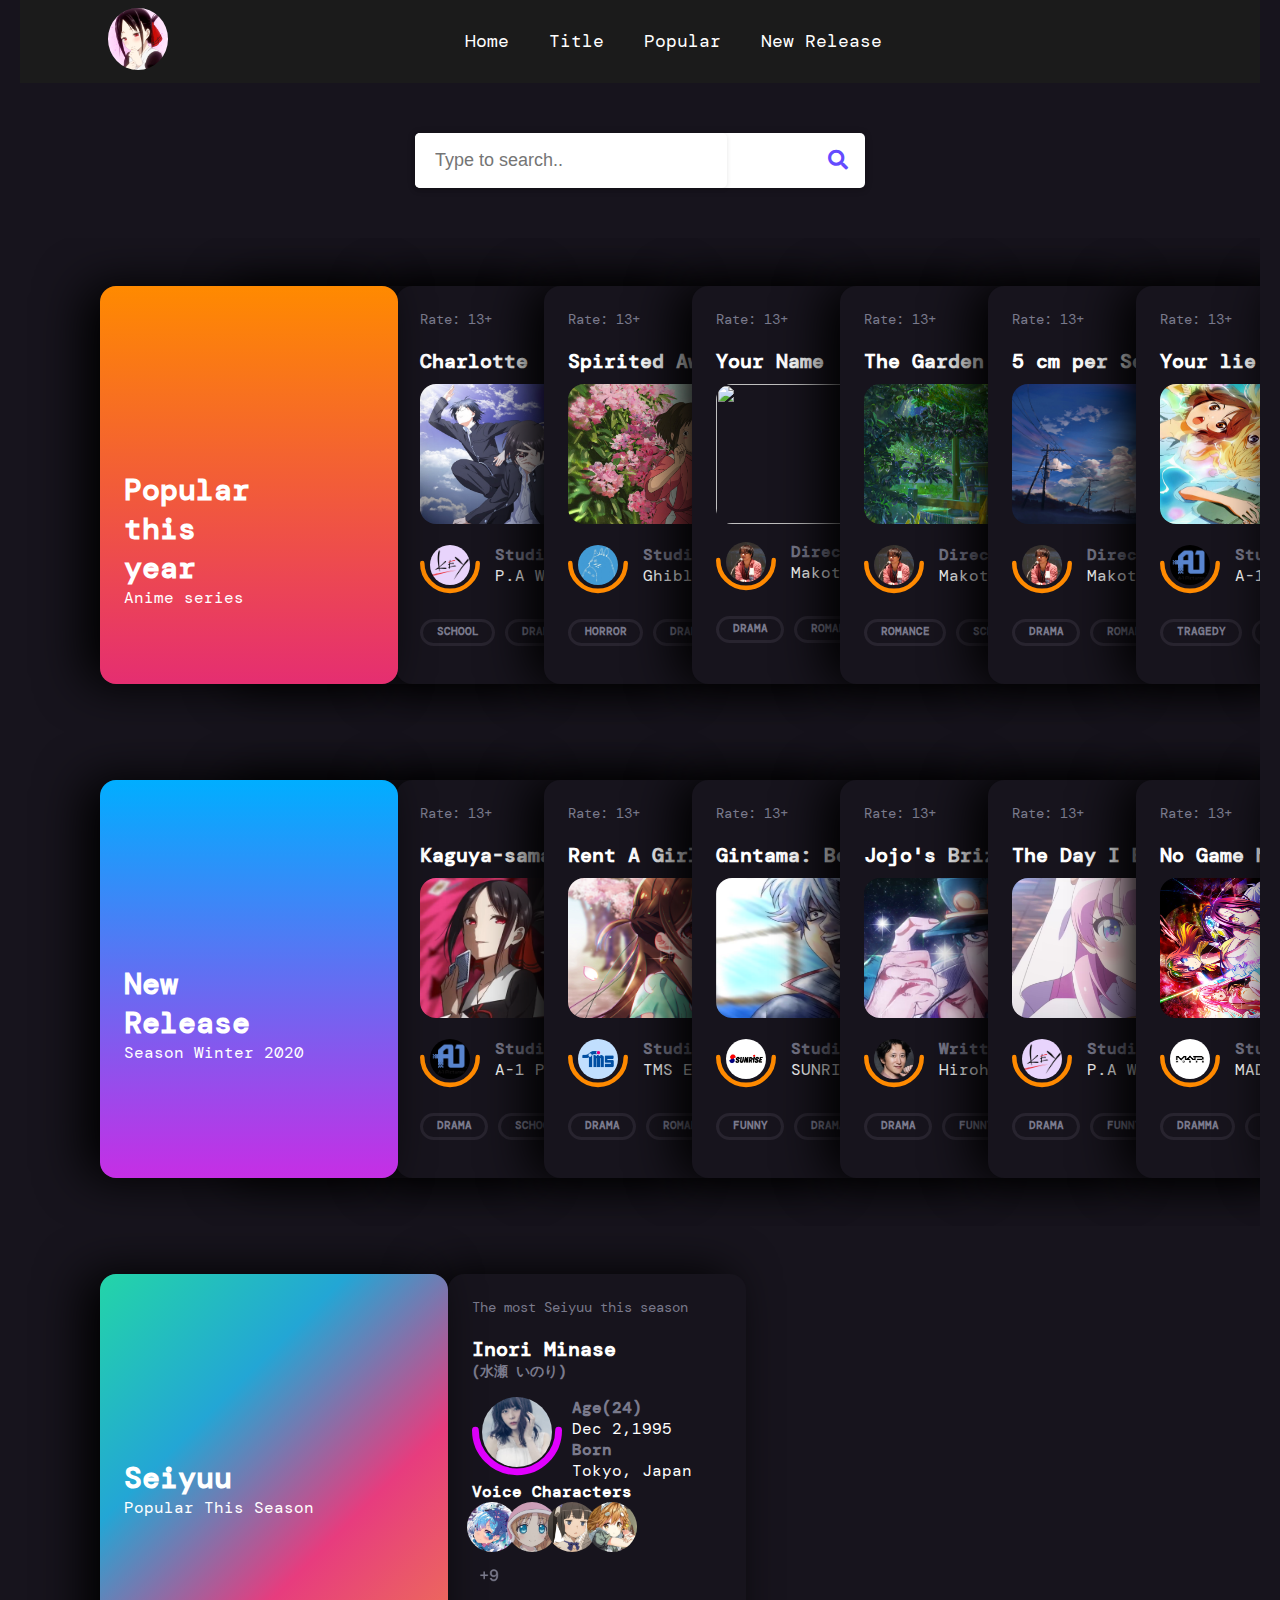
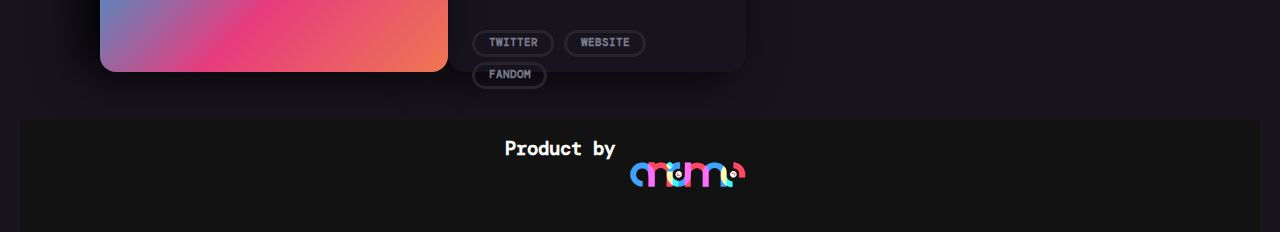
==== commit 16af3aa2: "Add user 1" ====
--- a/anime-list.html
+++ b/anime-list.html
@@ -8,162 +8,70 @@
     <script defer src="javascript/anime-list.js"></script>
     <link rel="stylesheet" href="https://use.fontawesome.com/releases/v5.3.1/css/all.css">
     <link rel="stylesheet" href="anime-list.css" />
+    <script src="https://kit.fontawesome.com/a076d05399.js"></script>
 </head>
 
 <body>
     <!-- navbar -->
-    <nav class="navbar">
-        <ul class="navbar-nav">
-            <li class="logo">
-                <a href="#" class="nav-link">
-                    <span class="link-text logo-text">Anime</span>
-                    <svg aria-hidden="true" focusable="false" data-prefix="fad" data-icon="angle-double-right"
-                        role="img" xmlns="http://www.w3.org/2000/svg" viewBox="0 0 448 512"
-                        class="svg-inline--fa fa-angle-double-right fa-w-14 fa-5x">
-                        <g class="fa-group">
-                            <path fill="currentColor"
-                                d="M224 273L88.37 409a23.78 23.78 0 0 1-33.8 0L32 386.36a23.94 23.94 0 0 1 0-33.89l96.13-96.37L32 159.73a23.94 23.94 0 0 1 0-33.89l22.44-22.79a23.78 23.78 0 0 1 33.8 0L223.88 239a23.94 23.94 0 0 1 .1 34z"
-                                class="fa-secondary"></path>
-                            <path fill="currentColor"
-                                d="M415.89 273L280.34 409a23.77 23.77 0 0 1-33.79 0L224 386.26a23.94 23.94 0 0 1 0-33.89L320.11 256l-96-96.47a23.94 23.94 0 0 1 0-33.89l22.52-22.59a23.77 23.77 0 0 1 33.79 0L416 239a24 24 0 0 1-.11 34z"
-                                class="fa-primary"></path>
-                        </g>
-                    </svg>
-                </a>
+    <nav class="menu">
+        <ul>
+            <li class="logo"><img src="images/ava.gif">
+                <ul>
+                    <li><a href="#">Profile</a></li>
+                    <li><a href="#">Setting</a></li>
+                    <li><a href="#">Report</a></li>
+                </ul>
             </li>
-
-            <li class="nav-item">
-                <a href="index.html" class="nav-link">
-                    <svg aria-hidden="true" focusable="false" data-prefix="fad" data-icon="cat" role="img"
-                        xmlns="http://www.w3.org/2000/svg" viewBox="0 0 512 512"
-                        class="svg-inline--fa fa-cat fa-w-16 fa-9x">
-                        <g class="fa-group">
-                            <path fill="currentColor"
-                                d="M448 96h-64l-64-64v134.4a96 96 0 0 0 192 0V32zm-72 80a16 16 0 1 1 16-16 16 16 0 0 1-16 16zm80 0a16 16 0 1 1 16-16 16 16 0 0 1-16 16zm-165.41 16a204.07 204.07 0 0 0-34.59 2.89V272l-43.15-64.73a183.93 183.93 0 0 0-44.37 26.17L192 304l-60.94-30.47L128 272v-80a96.1 96.1 0 0 0-96-96 32 32 0 0 0 0 64 32 32 0 0 1 32 32v256a64.06 64.06 0 0 0 64 64h176a16 16 0 0 0 16-16v-16a32 32 0 0 0-32-32h-32l128-96v144a16 16 0 0 0 16 16h32a16 16 0 0 0 16-16V289.86a126.78 126.78 0 0 1-32 4.54c-61.81 0-113.52-44.05-125.41-102.4z"
-                                class="fa-secondary"></path>
-                            <path fill="currentColor"
-                                d="M376 144a16 16 0 1 0 16 16 16 16 0 0 0-16-16zm80 0a16 16 0 1 0 16 16 16 16 0 0 0-16-16zM131.06 273.53L192 304l-23.52-70.56a192.06 192.06 0 0 0-37.42 40.09zM256 272v-77.11a198.62 198.62 0 0 0-43.15 12.38z"
-                                class="fa-primary"></path>
-                        </g>
-                    </svg>
-                    <span class="link-text">Home</span>
-                </a>
+        </ul>
+        <label for="btn" class="icon">
+            <span class="fa fa-bars"></span>
+        </label>
+        <input  type="checkbox" id="btn">
+        <ul>
+            <li>
+                <label for="btn-1" class="show"><img class="logo" src="images/ava.gif"></label>
             </li>
-
-            <li class="nav-item">
-                <a href="#" class="nav-link">
-                    <svg aria-hidden="true" focusable="false" data-prefix="fad" data-icon="alien-monster" role="img"
-                        xmlns="http://www.w3.org/2000/svg" viewBox="0 0 576 512"
-                        class="svg-inline--fa fa-alien-monster fa-w-18 fa-9x">
-                        <g class="fa-group">
-                            <path fill="currentColor"
-                                d="M560,128H528a15.99954,15.99954,0,0,0-16,16v80H480V176a15.99954,15.99954,0,0,0-16-16H416V96h48a16.00079,16.00079,0,0,0,16-16V48a15.99954,15.99954,0,0,0-16-16H432a15.99954,15.99954,0,0,0-16,16V64H368a15.99954,15.99954,0,0,0-16,16v48H224V80a15.99954,15.99954,0,0,0-16-16H160V48a15.99954,15.99954,0,0,0-16-16H112A15.99954,15.99954,0,0,0,96,48V80a16.00079,16.00079,0,0,0,16,16h48v64H112a15.99954,15.99954,0,0,0-16,16v48H64V144a15.99954,15.99954,0,0,0-16-16H16A15.99954,15.99954,0,0,0,0,144V272a16.00079,16.00079,0,0,0,16,16H64v80a16.00079,16.00079,0,0,0,16,16h48v80a16.00079,16.00079,0,0,0,16,16h96a16.00079,16.00079,0,0,0,16-16V432a15.99954,15.99954,0,0,0-16-16H192V384H384v32H336a15.99954,15.99954,0,0,0-16,16v32a16.00079,16.00079,0,0,0,16,16h96a16.00079,16.00079,0,0,0,16-16V384h48a16.00079,16.00079,0,0,0,16-16V288h48a16.00079,16.00079,0,0,0,16-16V144A15.99954,15.99954,0,0,0,560,128ZM224,320H160V224h64Zm192,0H352V224h64Z"
-                                class="fa-secondary"></path>
-                            <path fill="currentColor" d="M160,320h64V224H160Zm192-96v96h64V224Z" class="fa-primary">
-                            </path>
-                        </g>
-                    </svg>
-                    <span class="link-text">Account</span>
-                </a>
+            <li>
+                <label for="btn-2" class="show">Home +</label>
+                <a href="#">Home</a>
+                <input type="checkbox" id="btn-2">
+                <ul>
+                    <li><a href="#">Film</a></li>
+                    <li><a href="#">Coummunity</a></li>
+                </ul>
             </li>
-
-            <li class="nav-item">
-                <a href="#" class="nav-link">
-                    <svg aria-hidden="true" focusable="false" data-prefix="fad" data-icon="space-station-moon-alt"
-                        role="img" xmlns="http://www.w3.org/2000/svg" viewBox="0 0 512 512"
-                        class="svg-inline--fa fa-space-station-moon-alt fa-w-16 fa-5x">
-                        <g class="fa-group">
-                            <path fill="currentColor"
-                                d="M501.70312,224H448V160H368V96h48V66.67383A246.86934,246.86934,0,0,0,256,8C119.03125,8,8,119.0332,8,256a250.017,250.017,0,0,0,1.72656,28.26562C81.19531,306.76953,165.47656,320,256,320s174.80469-13.23047,246.27344-35.73438A250.017,250.017,0,0,0,504,256,248.44936,248.44936,0,0,0,501.70312,224ZM192,240a80,80,0,1,1,80-80A80.00021,80.00021,0,0,1,192,240ZM384,343.13867A940.33806,940.33806,0,0,1,256,352c-87.34375,0-168.71094-11.46094-239.28906-31.73633C45.05859,426.01953,141.29688,504,256,504a247.45808,247.45808,0,0,0,192-91.0918V384H384Z"
-                                class="fa-secondary"></path>
-                            <path fill="currentColor"
-                                d="M256,320c-90.52344,0-174.80469-13.23047-246.27344-35.73438a246.11376,246.11376,0,0,0,6.98438,35.998C87.28906,340.53906,168.65625,352,256,352s168.71094-11.46094,239.28906-31.73633a246.11376,246.11376,0,0,0,6.98438-35.998C430.80469,306.76953,346.52344,320,256,320Zm-64-80a80,80,0,1,0-80-80A80.00021,80.00021,0,0,0,192,240Zm0-104a24,24,0,1,1-24,24A23.99993,23.99993,0,0,1,192,136Z"
-                                class="fa-primary"></path>
-                        </g>
-                    </svg>
-                    <span class="link-text">New Release</span>
-                </a>
+            <li>
+                <label for="btn-3" class="show">Title +</label>
+                <a href="#">Title</a>
+                <input type="checkbox" id="btn-3">
+                <ul>
+                    <li><a href="#">Isekai</a></li>
+                    <li><a href="#">Romance</a></li>
+                    <li><a href="#">Shoujo</a></li>
+                    <li><a href="#">Shounen</a></li>
+                    <li><a href="#">More <span class="fa fa-plus"></span></a></li>
+                </ul>
             </li>
-
-            <li class="nav-item">
-                <a href="#" class="nav-link">
-                    <svg aria-hidden="true" focusable="false" data-prefix="fad" data-icon="space-shuttle" role="img"
-                        xmlns="http://www.w3.org/2000/svg" viewBox="0 0 640 512"
-                        class="svg-inline--fa fa-space-shuttle fa-w-20 fa-5x">
-                        <g class="fa-group">
-                            <path fill="currentColor"
-                                d="M32 416c0 35.35 21.49 64 48 64h16V352H32zm154.54-232h280.13L376 168C243 140.59 222.45 51.22 128 34.65V160h18.34a45.62 45.62 0 0 1 40.2 24zM32 96v64h64V32H80c-26.51 0-48 28.65-48 64zm114.34 256H128v125.35C222.45 460.78 243 371.41 376 344l90.67-16H186.54a45.62 45.62 0 0 1-40.2 24z"
-                                class="fa-secondary"></path>
-                            <path fill="currentColor"
-                                d="M592.6 208.24C559.73 192.84 515.78 184 472 184H186.54a45.62 45.62 0 0 0-40.2-24H32c-23.2 0-32 10-32 24v144c0 14 8.82 24 32 24h114.34a45.62 45.62 0 0 0 40.2-24H472c43.78 0 87.73-8.84 120.6-24.24C622.28 289.84 640 272 640 256s-17.72-33.84-47.4-47.76zM488 296a8 8 0 0 1-8-8v-64a8 8 0 0 1 8-8c31.91 0 31.94 80 0 80z"
-                                class="fa-primary"></path>
-                        </g>
-                    </svg>
-                    <span class="link-text">Popular</span>
-                </a>
-            </li>
-
-            <li class="nav-item" id="themeButton">
-                <a href="#" class="nav-link">
-                    <svg class="theme-icon" id="lightIcon" aria-hidden="true" focusable="false" data-prefix="fad"
-                        data-icon="moon-stars" role="img" xmlns="http://www.w3.org/2000/svg" viewBox="0 0 512 512"
-                        class="svg-inline--fa fa-moon-stars fa-w-16 fa-7x">
-                        <g class="fa-group">
-                            <path fill="currentColor"
-                                d="M320 32L304 0l-16 32-32 16 32 16 16 32 16-32 32-16zm138.7 149.3L432 128l-26.7 53.3L352 208l53.3 26.7L432 288l26.7-53.3L512 208z"
-                                class="fa-secondary"></path>
-                            <path fill="currentColor"
-                                d="M332.2 426.4c8.1-1.6 13.9 8 8.6 14.5a191.18 191.18 0 0 1-149 71.1C85.8 512 0 426 0 320c0-120 108.7-210.6 227-188.8 8.2 1.6 10.1 12.6 2.8 16.7a150.3 150.3 0 0 0-76.1 130.8c0 94 85.4 165.4 178.5 147.7z"
-                                class="fa-primary"></path>
-                        </g>
-                    </svg>
-                    <svg class="theme-icon" id="solarIcon" aria-hidden="true" focusable="false" data-prefix="fad"
-                        data-icon="sun" role="img" xmlns="http://www.w3.org/2000/svg" viewBox="0 0 512 512"
-                        class="svg-inline--fa fa-sun fa-w-16 fa-7x">
-                        <g class="fa-group">
-                            <path fill="currentColor"
-                                d="M502.42 240.5l-94.7-47.3 33.5-100.4c4.5-13.6-8.4-26.5-21.9-21.9l-100.4 33.5-47.41-94.8a17.31 17.31 0 0 0-31 0l-47.3 94.7L92.7 70.8c-13.6-4.5-26.5 8.4-21.9 21.9l33.5 100.4-94.7 47.4a17.31 17.31 0 0 0 0 31l94.7 47.3-33.5 100.5c-4.5 13.6 8.4 26.5 21.9 21.9l100.41-33.5 47.3 94.7a17.31 17.31 0 0 0 31 0l47.31-94.7 100.4 33.5c13.6 4.5 26.5-8.4 21.9-21.9l-33.5-100.4 94.7-47.3a17.33 17.33 0 0 0 .2-31.1zm-155.9 106c-49.91 49.9-131.11 49.9-181 0a128.13 128.13 0 0 1 0-181c49.9-49.9 131.1-49.9 181 0a128.13 128.13 0 0 1 0 181z"
-                                class="fa-secondary"></path>
-                            <path fill="currentColor" d="M352 256a96 96 0 1 1-96-96 96.15 96.15 0 0 1 96 96z"
-                                class="fa-primary"></path>
-                        </g>
-                    </svg>
-                    <svg class="theme-icon" id="darkIcon" aria-hidden="true" focusable="false" data-prefix="fad"
-                        data-icon="sunglasses" role="img" xmlns="http://www.w3.org/2000/svg" viewBox="0 0 576 512"
-                        class="svg-inline--fa fa-sunglasses fa-w-18 fa-7x">
-                        <g class="fa-group">
-                            <path fill="currentColor"
-                                d="M574.09 280.38L528.75 98.66a87.94 87.94 0 0 0-113.19-62.14l-15.25 5.08a16 16 0 0 0-10.12 20.25L395.25 77a16 16 0 0 0 20.22 10.13l13.19-4.39c10.87-3.63 23-3.57 33.15 1.73a39.59 39.59 0 0 1 20.38 25.81l38.47 153.83a276.7 276.7 0 0 0-81.22-12.47c-34.75 0-74 7-114.85 26.75h-73.18c-40.85-19.75-80.07-26.75-114.85-26.75a276.75 276.75 0 0 0-81.22 12.45l38.47-153.8a39.61 39.61 0 0 1 20.38-25.82c10.15-5.29 22.28-5.34 33.15-1.73l13.16 4.39A16 16 0 0 0 180.75 77l5.06-15.19a16 16 0 0 0-10.12-20.21l-15.25-5.08A87.95 87.95 0 0 0 47.25 98.65L1.91 280.38A75.35 75.35 0 0 0 0 295.86v70.25C0 429 51.59 480 115.19 480h37.12c60.28 0 110.38-45.94 114.88-105.37l2.93-38.63h35.76l2.93 38.63c4.5 59.43 54.6 105.37 114.88 105.37h37.12C524.41 480 576 429 576 366.13v-70.25a62.67 62.67 0 0 0-1.91-15.5zM203.38 369.8c-2 25.9-24.41 46.2-51.07 46.2h-37.12C87 416 64 393.63 64 366.11v-37.55a217.35 217.35 0 0 1 72.59-12.9 196.51 196.51 0 0 1 69.91 12.9zM512 366.13c0 27.5-23 49.87-51.19 49.87h-37.12c-26.69 0-49.1-20.3-51.07-46.2l-3.12-41.24a196.55 196.55 0 0 1 69.94-12.9A217.41 217.41 0 0 1 512 328.58z"
-                                class="fa-secondary"></path>
-                            <path fill="currentColor"
-                                d="M64.19 367.9c0-.61-.19-1.18-.19-1.8 0 27.53 23 49.9 51.19 49.9h37.12c26.66 0 49.1-20.3 51.07-46.2l3.12-41.24c-14-5.29-28.31-8.38-42.78-10.42zm404-50l-95.83 47.91.3 4c2 25.9 24.38 46.2 51.07 46.2h37.12C489 416 512 393.63 512 366.13v-37.55a227.76 227.76 0 0 0-43.85-10.66z"
-                                class="fa-primary"></path>
-                        </g>
-                    </svg>
-                    <span class="link-text">Themify</span>
-                </a>
-            </li>
+            <li><a href="#">Popular</a></li>
+            <li><a href="#">New Release</a></li>
         </ul>
     </nav>
     <!-- navbar ends -->
 
-    <!-- header -->
-    <main class="logo-project-anime-list">
-        <a href="#" class="logo-anime-list">
-            <img src="images/logo-wibu-projekt.png" alt="">
-        </a>
-    </main>
-    <!-- header ends -->
-
     <!-- search -->
-    <section class="search-anime-list">
-        <div class="search-box">
-            <input class="search-txt" type="text" name="" placeholder="Type to search">
-            <a class="search-btn" href="#">
-                <i class="fas fa-search"></i>
-            </a>
+    <div class="wrapper">
+        <div class="search-input">
+            <input type="text" placeholder="Type to search..">
+            <div class="autocom-box">
+                <li>Kaguya-sama: Love is war</li>
+                <li>Chika</li>
+                <li>Kaguya</li>
+                <li>Kaguya-sama: Love is war OP</li>
+                <li>Kaguya-sama: Love is war ED</li>
+            </div>
+            <div class="search-icon"><i class="fas fa-search"></i></div>
         </div>
-    </section>
+    </div>
     <!-- search ends -->
 
     <!-- anime popular -->
@@ -634,6 +542,16 @@
             </div>
         </div>
     </footer>
+
+    <!-- <script>
+        $('.icon').click(function(){
+          $('span').toggleClass("cancel");
+        });
+    </script> -->
+    
+    <script src="javascript/suggestions.js"></script>
+    <script src="javascript/anime-list.js"></script>
+    
 </body>
 
 </html>--- a/anime-list.css
+++ b/anime-list.css
@@ -1,4 +1,5 @@
 @import url('https://fonts.googleapis.com/css2?family=DM+Mono:wght@300;400;500&display=swap');
+@import url('https://fonts.googleapis.com/css?family=Poppins:400,500,600,700&display=swap');
 
 :root {
     font-size: 16px;
@@ -12,13 +13,16 @@
     --color-card-header-third: linear-gradient(-45deg, #ee7752, #e73c7e, #23a6d5, #23d5a8);
 }
 
-/* navbar */
-body {
+* {
     padding: 0;
     margin: 0;
+}
+
+body {
     background-color: #17141d;
     color: white;
     font-family: 'DM Mono', monospace;
+    padding: 0 20px;
 }
 
 body::-webkit-scrollbar {
@@ -33,186 +37,289 @@
     background: #6649b8;
 }
 
-.navbar {
-    position: fixed;
-    background-color: var(--bg-primary);
-    transition: width 600ms ease;
+/* navbar */
+nav {
+    background: #1b1b1b;
+    justify-content: space-between;
+    align-items: center;
+    padding: 0 5rem;
+    display: flex;
+}
+
+nav:after {
+    content: '';
+    clear: both;
+    display: table;
+}
+
+nav .logo {
+    margin: 0.5rem;
+    color: white;
+}
+
+nav .logo img {
+    border-radius: 50%;
+    width: 60px;
+}
+
+nav .logo:hover {
+    color: cyan;
+    border-radius: 50%;
+}
+
+nav ul {
+    float: right;
+    margin-right: 40px;
+    list-style: none;
+    position: relative;
+}
+
+nav ul li {
+    float: left;
+    display: inline-block;
+    background: #1b1b1b;
+    margin: 0 5px;
+}
+
+nav ul li a {
+    color: white;
+    line-height: 70px;
+    text-decoration: none;
+    font-size: 18px;
+    padding: 8px 15px;
+}
+
+nav ul li a:hover {
+    color: cyan;
+    border-radius: 5px;
+    box-shadow: 0 0 5px #33ffff,
+        0 0 10px #66ffff;
+}
+
+nav ul ul li a:hover {
+    box-shadow: none;
+}
+
+nav ul ul {
+    position: absolute;
+    top: 90px;
+    border-top: 3px solid cyan;
+    opacity: 0;
+    visibility: hidden;
+    transition: top .3s;
     z-index: 1000;
 }
 
-.navbar-nav {
+nav ul ul ul {
+    border-top: none;
+}
+
+nav ul li:hover>ul {
+    top: 70px;
+    opacity: 1;
+    visibility: visible;
+}
+
+nav ul ul li {
+    position: relative;
+    margin: 0px;
+    width: 150px;
+    float: none;
+    display: list-item;
+    border-bottom: 1px solid rgba(0, 0, 0, 0.3);
+}
+
+nav ul ul li a {
+    line-height: 50px;
+}
+
+nav ul ul ul li {
+    position: relative;
+    top: -60px;
+    left: 150px;
+}
+
+.show,
+.icon,
+.menu input {
+    display: none;
+}
+
+.fa-plus {
+    font-size: 15px;
+    margin-left: 40px;
+}
+
+@media all and (max-width: 968px) {
+    nav ul {
+        margin-right: 0px;
+        float: left;
+    }
+
+    nav .logo {
+        border-radius: 50%;
+        width: 50%;
+    }
+
+    .show+a,
+    ul {
+        display: none;
+    }
+
+    nav ul li,
+    nav ul ul li {
+        display: block;
+        width: 100%;
+    }
+
+    nav ul li a:hover {
+        box-shadow: none;
+    }
+
+    .show {
+        display: block;
+        color: white;
+        font-size: 18px;
+        padding: 0 20px;
+        line-height: 70px;
+        cursor: pointer;
+    }
+
+    .show:hover {
+        color: cyan;
+    }
+
+    .icon {
+        display: block;
+        color: white;
+        position: absolute;
+        top: 0;
+        right: 40px;
+        line-height: 70px;
+        cursor: pointer;
+        font-size: 25px;
+    }
+
+    nav ul ul {
+        top: 70px;
+        border-top: 0px;
+        float: none;
+        position: static;
+        display: none;
+        opacity: 1;
+        visibility: visible;
+    }
+
+    nav ul ul a {
+        padding-left: 40px;
+    }
+
+    nav ul ul ul a {
+        padding-left: 80px;
+    }
+
+    nav ul ul ul li {
+        position: static;
+    }
+
+    [id^=btn]:checked+ul {
+        display: block;
+    }
+
+    nav ul ul li {
+        border-bottom: 0px;
+    }
+
+    span.cancel:before {
+        content: '\f00d';
+    }
+}
+
+.content {
+    z-index: -1;
+    position: absolute;
+    top: 50%;
+    left: 50%;
+    transform: translate(-50%, -50%);
+    text-align: center;
+}
+
+/* navbar ends */
+
+/* search */
+
+.wrapper {
+    max-width: 450px;
+    margin: 50px auto;
+    color: black;
+    z-index: 200;
+}
+
+.wrapper .search-input {
+    position: relative;
+    background: white;
+    width: 100%;
+    border-radius: 5px;
+    box-shadow: 0px 1px 5px 3px rgba(0, 0, 0, 0.12);
+}
+
+.search-input input {
+    height: 55px;
+    outline: none;
+    border: none;
+    border-radius: 5px;
+    padding: 0 60px 0 20px;
+    font-size: 18px;
+    box-shadow: 0px 1px 5px rgba(0, 0, 0, .1);
+}
+
+.search-input .search-icon {
+    height: 55px;
+    width: 55px;
+    line-height: 55px;
+    position: absolute;
+    top: 0;
+    right: 0;
+    text-align: center;
+    font-size: 20px;
+    color: #644bff;
+    cursor: pointer;
+}
+
+.search-input .autocom-box {
+    padding: 0px;
+    max-height: 280px;
+    overflow-y: auto;
+    opacity: 0;
+    pointer-events: none;
+}
+
+.autocom-box::-webkit-scrollbar {
+    width: 10px;
+    height: 10px;
+}
+
+.search-input.active .autocom-box {
+    padding: 10px 8px;
+    opacity: 1;
+    pointer-events: auto;
+}
+
+.autocom-box li {
     list-style: none;
-    padding: 0;
-    margin: 0;
-    display: flex;
-    flex-direction: column;
-    align-items: center;
-    height: 100%;
-}
-
-.nav-item {
+    padding: 8px 12px;
     width: 100%;
-}
-
-.nav-item:last-child {
-    margin-top: auto;
-}
-
-.nav-link {
-    display: flex;
-    align-items: center;
-    height: 5rem;
-    color: var(--text-primary);
-    text-decoration: none;
-    filter: grayscale(100%) opacity(0.7);
-    transition: var(--transition-speed);
-}
-
-.nav-link:hover {
-    filter: grayscale(0%) opacity(1);
-    background: var(--bg-secondary);
-    color: var(--text-secondary);
-}
-
-.link-text {
+    cursor: default;
+    border-radius: 3px;
     display: none;
-    margin-left: 1rem;
-}
-
-.nav-link svg {
-    width: 2rem;
-    min-width: 2rem;
-    margin: 0 1.5rem;
-}
-
-.fa-primary {
-    color: #ff7eee;
-}
-
-.fa-secondary {
-    color: #df49a6;
-}
-
-.fa-primary,
-.fa-secondary {
-    transition: var(--transition-speed);
-}
-
-.logo {
-    font-weight: bold;
-    text-transform: uppercase;
-    margin-bottom: 1rem;
-    text-align: center;
-    color: var(--text-secondary);
-    background: var(--bg-secondary);
-    font-size: 1.5rem;
-    letter-spacing: 0.3ch;
-    width: 100%;
-}
-
-.logo svg {
-    transform: rotate(0deg);
-    transition: var(--transition-speed);
-}
-
-.logo-text {
-    display: inline;
-    position: absolute;
-    left: -999px;
-    transition: var(--transition-speed);
-}
-
-.navbar:hover .logo svg {
-    transform: rotate(-180deg);
-}
-
-/* navbar ends */
-
-/* tags */
-
-/* header */
-.logo-project-anime-list {
-    top: 0;
-    left: 0;
-    width: 100%;
-    height: 15%;
-    justify-content: center;
-    align-items: center;
-    transition: 0.6s;
-    position: fixed;
-    display: flex;
-    z-index: 100;
-    background-color: rgb(75, 75, 75, .5);
-}
-
-.logo-anime-list {
-    padding: 1rem 30rem;
-}
-
-.logo-anime-list img {
-    width: 350px;
-    height: 175px;
-}
-
-/* header ends */
-
-/* search */
-
-.search-anime-list {
-    display: flex;
-    padding: 5rem 5rem;
-}
-
-.search-box {
-    position: absolute;
-    top: 23%;
-    left: 70%;
-    transform: translate(-50%, -50%);
-    background: var(--bg-secondary);
-    border-radius: 40px;
-    height: 40px;
-}
-
-.search-box:hover>.search-txt {
-    width: 240px;
-    padding: 0 6px;
-}
-
-.search-box:hover>.search-btn {
-    background: var(--text-secondary);
-    color: var(--bg-secondary);
-}
-
-.search-btn {
-    float: right;
-    width: 40px;
-    height: 40px;
-    border-radius: 50%;
-    background: var(--bg-primary);
-    display: flex;
-    justify-content: center;
-    align-items: center;
-    transition: 0.4s;
-    color: var(--text-secondary);
-    cursor: pointer;
-}
-
-.search-txt {
-    border: none;
-    background: none;
-    outline: none;
-    float: left;
-    padding: 0;
-    color: var(--text-secondary);
-    font-size: 16px;
-    transition: 0.4s;
-    line-height: 40px;
-    width: 0px;
-    font-weight: bold;
-}
-
-.search-btn>i {
-    font-size: 30px;
+}
+
+.search-input.active .autocom-box li {
+    display: block;
+}
+
+.autocom-box li:hover {
+    background: #efefef;
 }
 
 /* search ends */
@@ -561,111 +668,4 @@
 
 .footer-left img {
     width: 10rem;
-}
-
-/* Small screens */
-@media only screen and (max-width: 600px) {
-    .navbar {
-        bottom: 0;
-        width: 100vw;
-        height: 5rem;
-    }
-
-    .logo {
-        display: none;
-    }
-
-    .navbar-nav {
-        flex-direction: row;
-    }
-
-    .nav-link {
-        justify-content: center;
-    }
-
-    /* navbar ends */
-
-    /* header */
-    .logo-anime-list {
-        padding: 0 0 0 1rem;
-    }
-
-    /* header ends */
-    .search-box:hover>.search-txt {
-        width: 130px;
-        padding: 0 10px;
-    }
-
-    .search-box {
-        top: 20%;
-        left: 49%;
-    }
-}
-
-/* Large screens */
-@media only screen and (min-width: 600px) {
-
-    /* navbar */
-    .navbar {
-        top: 0;
-        width: 5rem;
-        height: 100vh;
-    }
-
-    .navbar:hover {
-        width: 16rem;
-    }
-
-    .navbar:hover .link-text {
-        display: inline;
-    }
-
-    .navbar:hover .logo svg {
-        margin-left: 11rem;
-    }
-
-    .navbar:hover .logo-text {
-        left: 0px;
-    }
-
-    /* navbar mobie ends */
-}
-
-.dark {
-    --text-primary: #b6b6b6;
-    --text-secondary: #ececec;
-    --bg-primary: #23232e;
-    --bg-secondary: #141418;
-}
-
-.light {
-    --text-primary: #1f1f1f;
-    --text-secondary: #000000;
-    --bg-primary: #ffffff;
-    --bg-secondary: #e4e4e4;
-}
-
-.solar {
-    --text-primary: #576e75;
-    --text-secondary: #35535c;
-    --bg-primary: #fdf6e3;
-    --bg-secondary: #f5e5b8;
-}
-
-.theme-icon {
-    display: none;
-}
-
-.dark #darkIcon {
-    display: block;
-}
-
-.light #lightIcon {
-    display: block;
-}
-
-.solar #solarIcon {
-    display: block;
-}
-
-/* card-first-header */+}